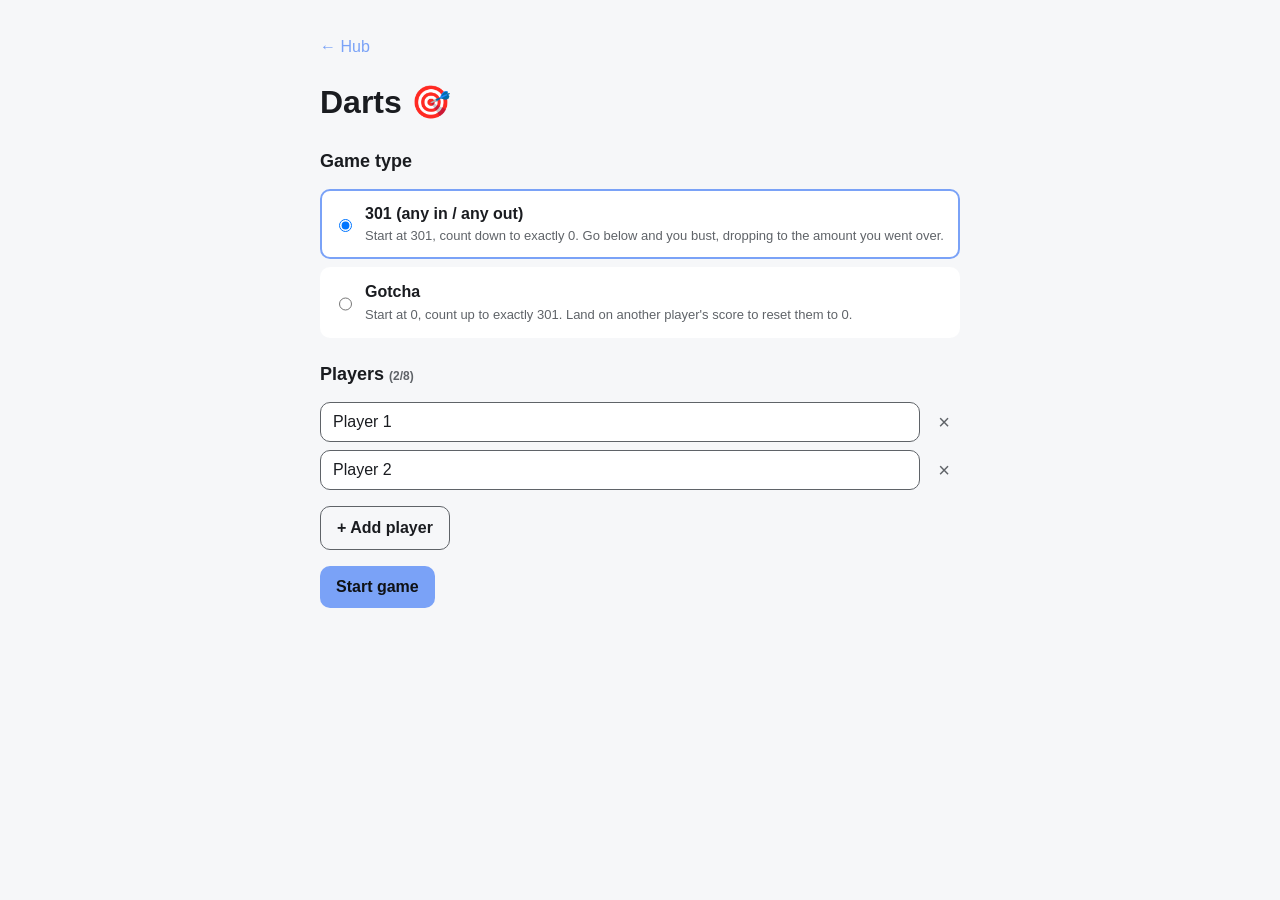
==== tools/darts/index.html @ f45fee0c "Added dart score calculator" ====
<!doctype html>
<html lang="en">
<head>
  <meta charset="utf-8" />
  <meta name="viewport" content="width=device-width, initial-scale=1, viewport-fit=cover" />
  <title>Darts</title>
  <link rel="stylesheet" href="../../styles.css" />
  <style>
    .tool { padding: 20px; max-width: 680px; margin: 0 auto; }
    .tool a.back { color: var(--accent); text-decoration: none; }
    h2 { margin-top: 24px; font-size: 18px; }
    .hint { color: var(--muted); font-size: 12px; margin-top: 4px; }

    .players-setup { display: flex; flex-direction: column; gap: 8px; margin-top: 8px; }
    .player-row { display: flex; gap: 8px; align-items: center; }
    .player-row input {
      flex: 1; padding: 10px 12px; font-size: 16px;
      border-radius: 10px; border: 1px solid var(--muted);
      background: var(--card); color: var(--fg);
    }
    .player-row button {
      border: none; background: transparent; color: var(--muted);
      font-size: 20px; cursor: pointer; padding: 6px 10px;
    }

    .game-types { display: flex; flex-direction: column; gap: 8px; margin-top: 8px; }
    .game-types label {
      display: flex; gap: 10px; padding: 12px; border-radius: 10px;
      background: var(--card); cursor: pointer;
      border: 2px solid transparent;
    }
    .game-types label.selected { border-color: var(--accent); }
    .game-types .g-name { font-weight: 600; }
    .game-types .g-desc { color: var(--muted); font-size: 13px; margin-top: 2px; }

    .primary, .secondary, .danger {
      margin-top: 16px; padding: 12px 16px; font-size: 16px;
      border-radius: 10px; border: none; cursor: pointer; font-weight: 600;
    }
    .primary { background: var(--accent); color: #0f1115; }
    .secondary { background: transparent; color: var(--fg); border: 1px solid var(--muted); }
    .danger { background: transparent; color: #e06060; border: 1px solid #e06060; }

    .scoreboard { display: flex; flex-direction: column; gap: 6px; margin-top: 12px; }
    .score-row {
      display: flex; justify-content: space-between; align-items: center;
      padding: 12px 14px; border-radius: 12px; background: var(--card);
      border: 2px solid transparent;
    }
    .score-row.current { border-color: var(--accent); }
    .score-row .name { font-weight: 600; }
    .score-row .score { font-family: ui-monospace, SFMono-Regular, monospace; font-size: 22px; font-weight: 700; }
    .score-row .tag { color: var(--muted); font-size: 12px; margin-left: 8px; }

    .turn-box { margin-top: 18px; padding: 14px; background: var(--card); border-radius: 12px; }
    .turn-header {
      display: flex; justify-content: space-between; align-items: baseline;
      margin-bottom: 10px;
    }
    .turn-header .who { font-weight: 700; font-size: 16px; }
    .turn-header .target { color: var(--muted); font-size: 13px; }

    .dart-slots {
      display: grid; grid-template-columns: repeat(3, 1fr); gap: 8px;
      margin-bottom: 8px;
    }
    .dart-slot {
      min-height: 50px; display: flex; align-items: center; justify-content: center;
      font-family: ui-monospace, SFMono-Regular, monospace;
      font-size: 20px; font-weight: 700;
      border-radius: 10px; border: 2px dashed var(--muted);
      background: transparent; color: var(--muted);
    }
    .dart-slot.filled { border-style: solid; border-color: var(--accent); color: var(--fg); }
    .dart-slot.active { border-color: var(--accent); border-style: solid; color: var(--accent); }

    /* Keypad */
    .keypad {
      margin-top: 12px; padding: 12px; background: var(--bg);
      border-radius: 12px; border: 1px solid var(--muted);
    }
    .modifier-row {
      display: grid; grid-template-columns: repeat(3, 1fr); gap: 6px; margin-bottom: 6px;
    }
    .modifier-row button {
      padding: 10px; border: 2px solid var(--muted); background: transparent;
      color: var(--fg); border-radius: 8px; font-weight: 700; font-size: 14px; cursor: pointer;
    }
    .modifier-row button.active { border-color: var(--accent); color: var(--accent); background: rgba(122, 162, 247, 0.1); }

    .num-grid {
      display: grid; grid-template-columns: repeat(5, 1fr); gap: 6px;
    }
    .num-grid button {
      padding: 14px 0;
      border: 1px solid var(--muted); background: var(--card);
      color: var(--fg); border-radius: 8px;
      font-size: 17px; font-weight: 600; cursor: pointer;
      font-family: ui-monospace, SFMono-Regular, monospace;
    }
    .num-grid button:active { background: var(--accent); color: #0f1115; }

    .special-row {
      display: grid; grid-template-columns: repeat(3, 1fr); gap: 6px; margin-top: 6px;
    }
    .special-row button {
      padding: 14px 0; border-radius: 8px; font-weight: 700; cursor: pointer;
      font-size: 15px; border: 1px solid var(--muted); background: var(--card); color: var(--fg);
    }
    .special-row button.miss { color: #e06060; border-color: #e06060; }
    .special-row button.bull { color: #d33; border-color: #d33; }

    .turn-actions { display: flex; gap: 8px; margin-top: 12px; }
    .turn-actions button { flex: 1; margin-top: 0; }

    .winner {
      margin-top: 20px; padding: 20px; text-align: center;
      background: var(--accent); color: #0f1115; border-radius: 16px;
      font-size: 22px; font-weight: 700;
    }
    .log { margin-top: 16px; color: var(--muted); font-size: 13px; max-height: 160px; overflow-y: auto; }
    .log div { padding: 2px 0; }
  </style>
</head>
<body>
  <div class="tool">
    <p><a href="../../" class="back">&larr; Hub</a></p>
    <h1>Darts 🎯</h1>

    <!-- SETUP -->
    <section id="setup">
      <h2>Game type</h2>
      <div class="game-types" id="gameTypes">
        <label class="selected">
          <input type="radio" name="gameType" value="301" checked />
          <div>
            <div class="g-name">301 (any in / any out)</div>
            <div class="g-desc">Start at 301, count down to exactly 0. Go below and you bust, dropping to the amount you went over.</div>
          </div>
        </label>
        <label>
          <input type="radio" name="gameType" value="gotcha" />
          <div>
            <div class="g-name">Gotcha</div>
            <div class="g-desc">Start at 0, count up to exactly 301. Land on another player's score to reset them to 0.</div>
          </div>
        </label>
      </div>

      <h2>Players <span id="playerCount" class="hint"></span></h2>
      <div class="players-setup" id="playersSetup"></div>
      <button class="secondary" id="addPlayer">+ Add player</button>

      <br />
      <button class="primary" id="startGame">Start game</button>
    </section>

    <!-- GAME -->
    <section id="game" hidden>
      <div id="winner" class="winner" hidden></div>
      <div class="scoreboard" id="scoreboard"></div>

      <div class="turn-box" id="turnBox">
        <div class="turn-header">
          <span class="who" id="currentTurnLabel"></span>
          <span class="target" id="currentTurnScore"></span>
        </div>
        <div class="dart-slots" id="dartSlots">
          <div class="dart-slot active" data-idx="0">—</div>
          <div class="dart-slot" data-idx="1">—</div>
          <div class="dart-slot" data-idx="2">—</div>
        </div>

        <div class="keypad">
          <div class="modifier-row">
            <button data-mod="1" class="active">Single</button>
            <button data-mod="2">Double</button>
            <button data-mod="3">Triple</button>
          </div>
          <div class="num-grid" id="numGrid"></div>
          <div class="special-row">
            <button class="miss" data-special="0">Miss (0)</button>
            <button class="bull" data-special="25">25</button>
            <button class="bull" data-special="50">Bull (50)</button>
          </div>
        </div>

        <div class="turn-actions">
          <button class="secondary" id="undoDart">Undo last throw</button>
          <button class="secondary" id="endTurnEarly" title="Skip remaining darts">End turn</button>
        </div>
      </div>

      <div class="log" id="log"></div>

      <button class="danger" id="newGame">New game</button>
    </section>
  </div>

  <script type="module">
    const $ = (id) => document.getElementById(id);

    // ---------- State ----------
    const state = {
      phase: "setup",              // "setup" | "playing" | "ended"
      gameType: "301",
      players: [
        { name: "Player 1", score: 0 },
        { name: "Player 2", score: 0 },
      ],
      currentIdx: 0,
      winnerIdx: null,
      turnDarts: [],               // scores thrown this turn (0..60 or 25/50)
      history: [],                 // stack of snapshots, one per dart thrown
      log: [],
      modifier: 1,                 // 1=single, 2=double, 3=triple (for next number-button press)
    };

    const TARGETS = {
      "301":    { start: 301, target: 0,   direction: -1 },
      "gotcha": { start: 0,   target: 301, direction: +1 },
    };

    // ---------- Setup UI ----------
    function renderSetup() {
      const wrap = $("playersSetup");
      wrap.innerHTML = "";
      state.players.forEach((p, i) => {
        const row = document.createElement("div");
        row.className = "player-row";
        row.innerHTML = `
          <input type="text" placeholder="Player name" aria-label="Player ${i + 1} name" />
          <button title="Remove">&times;</button>
        `;
        const input = row.querySelector("input");
        input.value = p.name;
        input.addEventListener("input", (e) => { p.name = e.target.value; });
        row.querySelector("button").addEventListener("click", () => {
          if (state.players.length <= 1) return;
          state.players.splice(i, 1);
          renderSetup();
        });
        wrap.appendChild(row);
      });
      $("playerCount").textContent = `(${state.players.length}/8)`;
      $("addPlayer").disabled = state.players.length >= 8;
    }

    $("addPlayer").addEventListener("click", () => {
      if (state.players.length >= 8) return;
      state.players.push({ name: `Player ${state.players.length + 1}`, score: 0 });
      renderSetup();
    });

    $("gameTypes").addEventListener("change", (e) => {
      state.gameType = e.target.value;
      document.querySelectorAll("#gameTypes label").forEach((l) => {
        l.classList.toggle("selected", l.querySelector("input").checked);
      });
    });

    $("startGame").addEventListener("click", () => {
      const cfg = TARGETS[state.gameType];
      state.players.forEach((p, i) => {
        if (!p.name.trim()) p.name = `Player ${i + 1}`;
        p.score = cfg.start;
      });
      state.currentIdx = 0;
      state.winnerIdx = null;
      state.turnDarts = [];
      state.history = [];
      state.log = [];
      state.phase = "playing";
      render();
    });

    // ---------- Keypad ----------
    function buildKeypad() {
      const grid = $("numGrid");
      grid.innerHTML = "";
      for (let n = 1; n <= 20; n++) {
        const b = document.createElement("button");
        b.textContent = n;
        b.addEventListener("click", () => throwDart(n * state.modifier, describeDart(n, state.modifier)));
        grid.appendChild(b);
      }
      // Modifier toggles
      document.querySelectorAll(".modifier-row button").forEach((btn) => {
        btn.addEventListener("click", () => setModifier(Number(btn.dataset.mod)));
      });
      // Special buttons
      document.querySelectorAll(".special-row button").forEach((btn) => {
        const val = Number(btn.dataset.special);
        btn.addEventListener("click", () => {
          const label = val === 0 ? "Miss" : val === 25 ? "25" : "Bull (50)";
          throwDart(val, label);
        });
      });
    }

    function setModifier(m) {
      state.modifier = m;
      document.querySelectorAll(".modifier-row button").forEach((btn) => {
        btn.classList.toggle("active", Number(btn.dataset.mod) === m);
      });
    }

    function describeDart(n, mod) {
      if (mod === 2) return `D${n} (${n * 2})`;
      if (mod === 3) return `T${n} (${n * 3})`;
      return `${n}`;
    }

    // ---------- Per-dart logic ----------
    function snapshot() {
      return JSON.parse(JSON.stringify({
        players: state.players,
        currentIdx: state.currentIdx,
        winnerIdx: state.winnerIdx,
        turnDarts: state.turnDarts,
        log: state.log,
        phase: state.phase,
      }));
    }

    function restore(snap) {
      state.players = snap.players;
      state.currentIdx = snap.currentIdx;
      state.winnerIdx = snap.winnerIdx;
      state.turnDarts = snap.turnDarts;
      state.log = snap.log;
      state.phase = snap.phase;
    }

    function throwDart(score, label) {
      if (state.phase !== "playing") return;
      if (state.turnDarts.length >= 3) return;

      // Snapshot BEFORE applying so undo restores this exact pre-throw state.
      state.history.push(snapshot());

      const cfg = TARGETS[state.gameType];
      const player = state.players[state.currentIdx];
      const next = player.score + cfg.direction * score;

      state.turnDarts.push(score);

      // Check win / bust per-dart.
      if (cfg.direction === -1) {
        // 301 countdown.
        if (next === 0) {
          player.score = 0;
          logTurn(`${player.name} threw ${label} → WINS!`);
          state.winnerIdx = state.currentIdx;
          state.phase = "ended";
          setModifier(1);
          render();
          return;
        } else if (next < 0) {
          const over = Math.abs(next);
          player.score = over;
          logTurn(`${player.name} threw ${label} → BUST (over by ${over}, dropped to ${over})`);
          endTurn();
          return;
        } else {
          player.score = next;
          logTurn(`${player.name} threw ${label} → ${player.score}`);
        }
      } else {
        // Gotcha count-up.
        if (next === cfg.target) {
          player.score = cfg.target;
          logTurn(`${player.name} threw ${label} → WINS!`);
          state.winnerIdx = state.currentIdx;
          state.phase = "ended";
          setModifier(1);
          render();
          return;
        } else if (next > cfg.target) {
          const over = next - cfg.target;
          player.score = cfg.target - over;
          logTurn(`${player.name} threw ${label} → BUST (over by ${over}, dropped to ${player.score})`);
          endTurn();
          return;
        } else {
          player.score = next;
          logTurn(`${player.name} threw ${label} → ${player.score}`);

          // Gotcha rule: check after each dart.
          const got = [];
          for (let i = 0; i < state.players.length; i++) {
            if (i === state.currentIdx) continue;
            const other = state.players[i];
            if (other.score > 0 && other.score === player.score) {
              other.score = 0;
              got.push(other.name);
            }
          }
          if (got.length) logTurn(`  ⚡ GOTCHA! Reset: ${got.join(", ")}`);
        }
      }

      // Reset modifier back to single after each throw.
      setModifier(1);

      if (state.turnDarts.length >= 3) {
        endTurn();
      } else {
        render();
      }
    }

    function endTurn() {
      state.currentIdx = (state.currentIdx + 1) % state.players.length;
      state.turnDarts = [];
      setModifier(1);
      render();
    }

    function logTurn(msg) { state.log.push(msg); }

    $("undoDart").addEventListener("click", () => {
      if (!state.history.length) return;
      restore(state.history.pop());
      setModifier(1);
      render();
    });

    $("endTurnEarly").addEventListener("click", () => {
      if (state.phase !== "playing") return;
      if (!state.turnDarts.length) {
        // Starting fresh & skipping turn.
        logTurn(`${state.players[state.currentIdx].name} skipped turn`);
      }
      endTurn();
    });

    $("newGame").addEventListener("click", () => {
      if (!confirm("Start a new game? Current scores will be lost.")) return;
      state.phase = "setup";
      render();
    });

    // ---------- Render ----------
    function render() {
      $("setup").hidden = state.phase !== "setup";
      $("game").hidden = state.phase === "setup";

      if (state.phase === "setup") {
        renderSetup();
        return;
      }

      // Scoreboard
      const board = $("scoreboard");
      board.innerHTML = "";
      state.players.forEach((p, i) => {
        const row = document.createElement("div");
        row.className = "score-row" + (i === state.currentIdx && state.phase === "playing" ? " current" : "");
        const tag = (state.phase === "ended" && i === state.winnerIdx) ? ' <span class="tag">🏆 winner</span>' : "";
        row.innerHTML = `<div class="name">${escapeHtml(p.name)}${tag}</div><div class="score">${p.score}</div>`;
        board.appendChild(row);
      });

      if (state.phase === "ended") {
        $("turnBox").hidden = true;
        $("winner").hidden = false;
        $("winner").textContent = `🏆 ${state.players[state.winnerIdx].name} wins!`;
      } else {
        $("turnBox").hidden = false;
        $("winner").hidden = true;
        const player = state.players[state.currentIdx];
        $("currentTurnLabel").textContent = `${player.name}'s turn`;
        $("currentTurnScore").textContent = state.gameType === "301"
          ? `${player.score} to go`
          : `${player.score} / 301`;

        // Dart slots
        const slots = document.querySelectorAll(".dart-slot");
        slots.forEach((slot, i) => {
          slot.classList.remove("filled", "active");
          if (i < state.turnDarts.length) {
            slot.textContent = state.turnDarts[i];
            slot.classList.add("filled");
          } else {
            slot.textContent = "—";
            if (i === state.turnDarts.length) slot.classList.add("active");
          }
        });
      }

      // Log (most recent first)
      const log = $("log");
      log.innerHTML = "";
      for (let i = state.log.length - 1; i >= 0; i--) {
        const d = document.createElement("div");
        d.textContent = state.log[i];
        log.appendChild(d);
      }
    }

    function escapeHtml(s) {
      return s.replace(/[&<>"']/g, (c) => ({ "&": "&amp;", "<": "&lt;", ">": "&gt;", '"': "&quot;", "'": "&#39;" }[c]));
    }

    // Init
    buildKeypad();
    renderSetup();
  </script>
</body>
</html>
---- styles.css ----
:root {
  color-scheme: dark light;
  --bg: #0f1115;
  --fg: #e8eaed;
  --muted: #9aa0a6;
  --card: #1b1f27;
  --card-hover: #262b36;
  --accent: #7aa2f7;
  --radius: 16px;
}

@media (prefers-color-scheme: light) {
  :root {
    --bg: #f6f7f9;
    --fg: #1a1c20;
    --muted: #5f6368;
    --card: #ffffff;
    --card-hover: #eef1f6;
  }
}

* { box-sizing: border-box; }

html, body {
  margin: 0;
  padding: 0;
  background: var(--bg);
  color: var(--fg);
  font: 16px/1.4 -apple-system, BlinkMacSystemFont, "Segoe UI", Roboto, sans-serif;
  min-height: 100vh;
  padding: env(safe-area-inset-top) env(safe-area-inset-right) env(safe-area-inset-bottom) env(safe-area-inset-left);
}

.hub-header {
  display: flex;
  align-items: center;
  justify-content: space-between;
  padding: 16px 20px 8px;
}

.hub-header h1 {
  margin: 0;
  font-size: 28px;
  letter-spacing: -0.02em;
}

.ghost {
  background: transparent;
  border: 1px solid var(--muted);
  color: var(--fg);
  border-radius: 999px;
  width: 40px;
  height: 40px;
  font-size: 20px;
  cursor: pointer;
}

main { padding: 12px 16px 40px; }

.grid {
  display: grid;
  grid-template-columns: repeat(auto-fill, minmax(140px, 1fr));
  gap: 12px;
}

.tile {
  display: flex;
  flex-direction: column;
  justify-content: space-between;
  min-height: 120px;
  padding: 14px;
  background: var(--card);
  border-radius: var(--radius);
  text-decoration: none;
  color: inherit;
  transition: transform 0.08s ease, background 0.15s ease;
  border: 1px solid transparent;
}

.tile:active { transform: scale(0.97); background: var(--card-hover); }

.tile .emoji { font-size: 28px; }
.tile .name { font-weight: 600; font-size: 16px; margin-top: 10px; }
.tile .desc { color: var(--muted); font-size: 13px; margin-top: 2px; }

.empty {
  color: var(--muted);
  text-align: center;
  margin-top: 40px;
}

.hub-footer {
  text-align: center;
  color: var(--muted);
  padding: 20px;
}

.hub-footer a { color: var(--accent); }
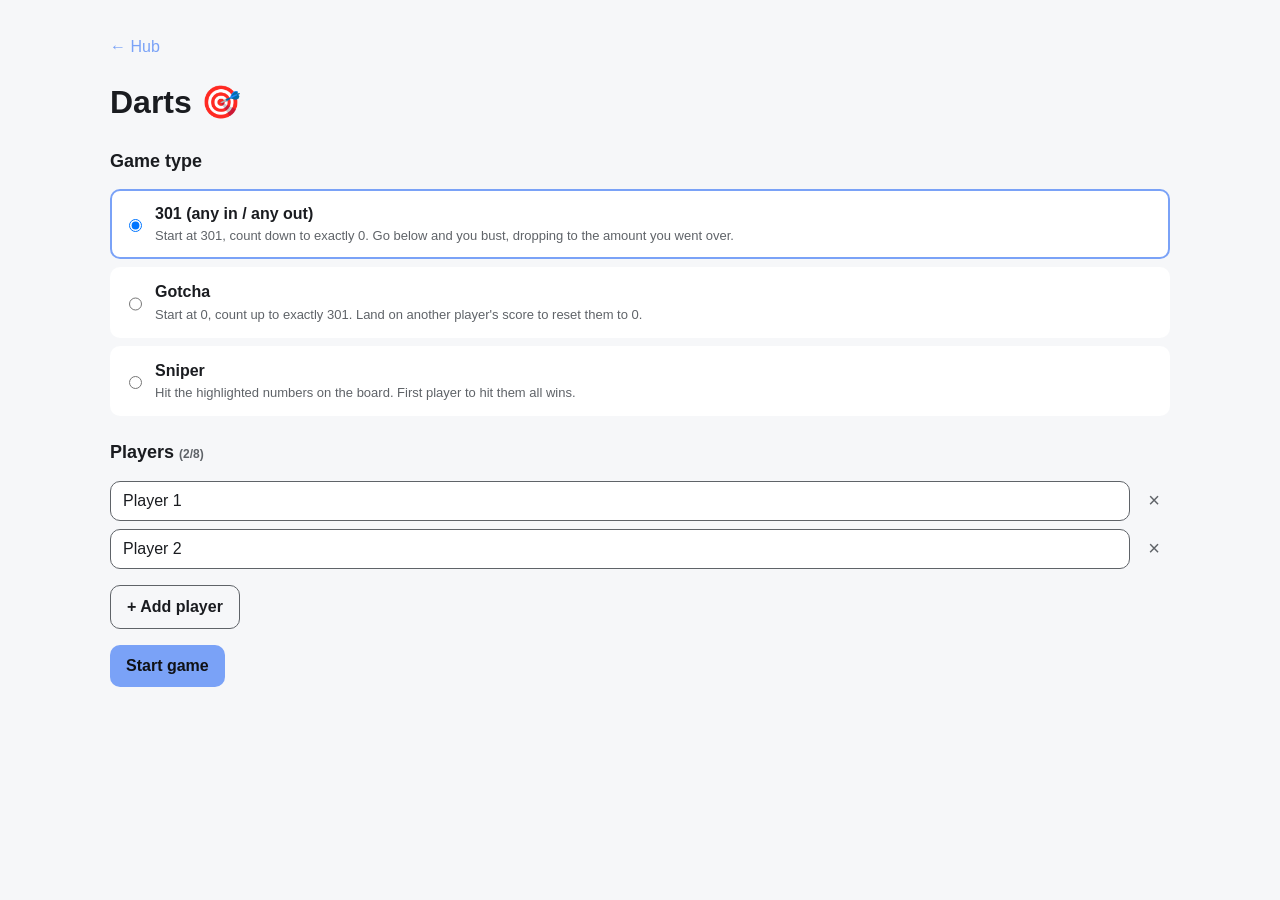
==== commit d6ee370a: "Fixed some quirks with gotcha and added new mode + tablet optimization" ====
--- a/tools/darts/index.html
+++ b/tools/darts/index.html
@@ -11,6 +11,60 @@
     h2 { margin-top: 24px; font-size: 18px; }
     .hint { color: var(--muted); font-size: 12px; margin-top: 4px; }
 
+    .game-header {
+      display: flex; justify-content: space-between; align-items: center;
+      margin-bottom: 8px;
+    }
+    .icon-btn {
+      background: transparent; border: 1px solid var(--muted); color: var(--fg);
+      width: 38px; height: 38px; border-radius: 50%;
+      font-size: 18px; cursor: pointer; padding: 0;
+      display: inline-flex; align-items: center; justify-content: center;
+    }
+    .icon-btn:hover { border-color: var(--accent); color: var(--accent); }
+
+    /* Two-column layout for wide screens */
+    @media (min-width: 900px) {
+      .tool { max-width: 1100px; }
+      .game-grid {
+        display: grid;
+        grid-template-columns: 1fr 1fr;
+        gap: 24px;
+        align-items: start;
+      }
+      .game-grid .scoreboard { margin-top: 0; }
+      .game-grid .turn-box { margin-top: 0; }
+      .game-grid .log { grid-column: 1 / -1; }
+      .game-grid .new-game-wrap { grid-column: 1 / -1; }
+    }
+
+    /* Edit-scores modal */
+    .modal-backdrop {
+      position: fixed; inset: 0; background: rgba(0,0,0,0.5);
+      display: flex; align-items: center; justify-content: center;
+      z-index: 100; padding: 20px;
+    }
+    .modal-backdrop[hidden] { display: none; }
+    .modal {
+      background: var(--card); border-radius: 16px; padding: 20px;
+      max-width: 420px; width: 100%;
+      max-height: 80vh; overflow-y: auto;
+    }
+    .modal h2 { margin-top: 0; }
+    .edit-row {
+      display: flex; gap: 8px; align-items: center; margin-bottom: 8px;
+    }
+    .edit-row .edit-name { flex: 1; font-weight: 600; }
+    .edit-row input[type="number"] {
+      width: 90px; padding: 8px 10px; font-size: 16px;
+      border-radius: 8px; border: 1px solid var(--muted);
+      background: var(--bg); color: var(--fg);
+      font-family: ui-monospace, SFMono-Regular, monospace;
+      text-align: right;
+    }
+    .modal-actions { display: flex; gap: 8px; margin-top: 12px; }
+    .modal-actions button { flex: 1; margin-top: 0; }
+
     .players-setup { display: flex; flex-direction: column; gap: 8px; margin-top: 8px; }
     .player-row { display: flex; gap: 8px; align-items: center; }
     .player-row input {
@@ -46,11 +100,91 @@
       display: flex; justify-content: space-between; align-items: center;
       padding: 12px 14px; border-radius: 12px; background: var(--card);
       border: 2px solid transparent;
+      position: relative; overflow: visible;
     }
     .score-row.current { border-color: var(--accent); }
     .score-row .name { font-weight: 600; }
-    .score-row .score { font-family: ui-monospace, SFMono-Regular, monospace; font-size: 22px; font-weight: 700; }
+    .score-row .score {
+      font-family: ui-monospace, SFMono-Regular, monospace;
+      font-size: 22px; font-weight: 700;
+      display: inline-block;
+    }
     .score-row .tag { color: var(--muted); font-size: 12px; margin-left: 8px; }
+
+    /* Ton (100+) celebration */
+    @keyframes tonGlow {
+      0%   { box-shadow: 0 0 0 0 rgba(255, 210, 74, 0); transform: scale(1); }
+      30%  { box-shadow: 0 0 24px 6px rgba(255, 210, 74, 0.8); transform: scale(1.03); }
+      100% { box-shadow: 0 0 0 0 rgba(255, 210, 74, 0); transform: scale(1); }
+    }
+    @keyframes tonBadge {
+      0%   { opacity: 0; transform: translate(-50%, 20px) scale(0.4) rotate(-12deg); }
+      30%  { opacity: 1; transform: translate(-50%, -8px) scale(1.2) rotate(-4deg); }
+      70%  { opacity: 1; transform: translate(-50%, -8px) scale(1) rotate(-2deg); }
+      100% { opacity: 0; transform: translate(-50%, -28px) scale(1) rotate(0); }
+    }
+    .score-row.ton { animation: tonGlow 1.2s ease; }
+    .score-row.ton-hold { border-color: #ffd24a; }
+    .score-row .ton-badge {
+      position: absolute;
+      left: 50%; top: 0;
+      transform: translate(-50%, 0);
+      background: linear-gradient(135deg, #ffd24a, #f0a030);
+      color: #0f1115;
+      font-weight: 800;
+      font-size: 14px;
+      padding: 4px 10px;
+      border-radius: 999px;
+      pointer-events: none;
+      animation: tonBadge 1.4s ease forwards;
+      box-shadow: 0 4px 12px rgba(0,0,0,0.3);
+      letter-spacing: 0.05em;
+      white-space: nowrap;
+    }
+
+    /* Gotcha! animation */
+    @keyframes shake {
+      0%, 100% { transform: translateX(0); }
+      20% { transform: translateX(-6px); background: rgba(224, 96, 96, 0.3); }
+      40% { transform: translateX(6px); background: rgba(224, 96, 96, 0.3); }
+      60% { transform: translateX(-4px); }
+      80% { transform: translateX(4px); }
+    }
+    @keyframes scoreFall {
+      0% { transform: translateY(0) rotate(0); opacity: 1; }
+      40% { transform: translateY(4px) rotate(-6deg); opacity: 1; }
+      100% { transform: translateY(60px) rotate(25deg); opacity: 0; }
+    }
+    .score-row.got { animation: shake 0.5s ease; }
+    .score-row.got .score { animation: scoreFall 0.9s ease-in forwards; }
+    .score-row .reset-flash {
+      position: absolute; right: 14px; top: 50%;
+      transform: translateY(-50%);
+      color: #e06060; font-weight: 800; font-size: 22px;
+      pointer-events: none;
+      opacity: 0;
+      animation: flashIn 0.9s ease forwards;
+      animation-delay: 0.5s;
+      font-family: ui-monospace, SFMono-Regular, monospace;
+    }
+    @keyframes flashIn {
+      0% { opacity: 0; transform: translateY(-50%) scale(0.5); }
+      60% { opacity: 1; transform: translateY(-50%) scale(1.2); }
+      100% { opacity: 1; transform: translateY(-50%) scale(1); }
+    }
+    /* Particle explosion */
+    .particle {
+      position: absolute;
+      width: 8px; height: 8px;
+      border-radius: 50%;
+      background: #e06060;
+      pointer-events: none;
+      animation: particleFly 0.8s ease-out forwards;
+    }
+    @keyframes particleFly {
+      0% { transform: translate(0, 0) scale(1); opacity: 1; }
+      100% { transform: translate(var(--dx), var(--dy)) scale(0.3); opacity: 0; }
+    }
 
     .turn-box { margin-top: 18px; padding: 14px; background: var(--card); border-radius: 12px; }
     .turn-header {
@@ -120,6 +254,80 @@
     }
     .log { margin-top: 16px; color: var(--muted); font-size: 13px; max-height: 160px; overflow-y: auto; }
     .log div { padding: 2px 0; }
+
+    /* Sniper mode */
+    .sniper-targets { color: var(--muted); font-size: 13px; margin-top: 4px; letter-spacing: 0.04em; }
+    .sniper-targets .t {
+      display: inline-block; padding: 2px 8px; margin: 0 3px;
+      border-radius: 999px; background: rgba(255, 210, 74, 0.18);
+      color: #ffd24a; font-weight: 700;
+    }
+    .sniper-targets .t.hit { background: transparent; color: var(--muted); text-decoration: line-through; font-weight: 400; }
+
+    .sniper-board-wrap {
+      position: relative; user-select: none; -webkit-user-select: none;
+      display: flex; flex-direction: column; align-items: center;
+      margin-top: 12px;
+    }
+    .sniper-board {
+      width: 100%; max-width: 600px; aspect-ratio: 1;
+      touch-action: manipulation;
+    }
+    @media (min-width: 900px) {
+      .sniper-board { max-width: 560px; }
+    }
+    .sniper-wedge {
+      fill: #1b1f27; stroke: #0f1115; stroke-width: 0.4;
+      cursor: pointer; transition: fill 0.1s;
+    }
+    .sniper-wedge.alt { fill: #232831; }
+    .sniper-wedge.target { fill: #ffd24a; }
+    .sniper-wedge.target.alt { fill: #f0a030; }
+    .sniper-wedge.target.done { fill: #2a3140; }
+    .sniper-wedge.target.done.alt { fill: #2a3140; }
+    .sniper-wedge:hover { filter: brightness(1.2); }
+    .sniper-wedge.flash-hit { animation: wedgeHit 0.6s ease; }
+    .sniper-wedge.flash-miss { animation: wedgeMiss 0.5s ease; }
+    @keyframes wedgeHit {
+      0%   { fill: #ffd24a; }
+      30%  { fill: #6ee07f; }
+      100% { fill: #ffd24a; }
+    }
+    @keyframes wedgeMiss {
+      0%, 100% { transform: translate(0,0); }
+      25% { transform: translate(-2px,0); }
+      75% { transform: translate(2px,0); }
+    }
+    .sniper-num { fill: #e7ecf3; font-size: 9px; font-weight: 700; pointer-events: none; text-anchor: middle; dominant-baseline: middle; }
+    .sniper-num.target { fill: #0f1115; }
+    .sniper-num.target.done { fill: #6b7280; text-decoration: line-through; }
+    .sniper-bull { fill: #1b1f27; stroke: #0f1115; stroke-width: 0.4; cursor: pointer; }
+    .sniper-bull:hover { filter: brightness(1.2); }
+
+    .sniper-feedback {
+      position: absolute; top: 50%; left: 50%;
+      transform: translate(-50%, -50%);
+      font-size: 48px; font-weight: 800;
+      pointer-events: none; opacity: 0;
+    }
+    .sniper-feedback.show { animation: sniperFeedback 0.9s ease forwards; }
+    .sniper-feedback.hit { color: #6ee07f; text-shadow: 0 0 24px rgba(110,224,127,0.8); }
+    .sniper-feedback.miss { color: #e06060; text-shadow: 0 0 24px rgba(224,96,96,0.8); }
+    @keyframes sniperFeedback {
+      0%   { opacity: 0; transform: translate(-50%, -50%) scale(0.4); }
+      30%  { opacity: 1; transform: translate(-50%, -50%) scale(1.4); }
+      70%  { opacity: 1; transform: translate(-50%, -50%) scale(1); }
+      100% { opacity: 0; transform: translate(-50%, -100%) scale(1); }
+    }
+
+    /* Target count chooser modal */
+    .count-options { display: flex; gap: 10px; margin-top: 12px; }
+    .count-options button {
+      flex: 1; padding: 18px 0; font-size: 22px; font-weight: 700;
+      border-radius: 12px; border: 2px solid var(--muted); background: var(--card); color: var(--fg);
+      cursor: pointer;
+    }
+    .count-options button:hover { border-color: var(--accent); color: var(--accent); }
   </style>
 </head>
 <body>
@@ -145,6 +353,13 @@
             <div class="g-desc">Start at 0, count up to exactly 301. Land on another player's score to reset them to 0.</div>
           </div>
         </label>
+        <label>
+          <input type="radio" name="gameType" value="sniper" />
+          <div>
+            <div class="g-name">Sniper</div>
+            <div class="g-desc">Hit the highlighted numbers on the board. First player to hit them all wins.</div>
+          </div>
+        </label>
       </div>
 
       <h2>Players <span id="playerCount" class="hint"></span></h2>
@@ -157,10 +372,15 @@
 
     <!-- GAME -->
     <section id="game" hidden>
-      <div id="winner" class="winner" hidden></div>
-      <div class="scoreboard" id="scoreboard"></div>
-
-      <div class="turn-box" id="turnBox">
+      <div class="game-header">
+        <div id="winner" class="winner" hidden></div>
+        <div style="flex:1"></div>
+        <button class="icon-btn" id="editScores" title="Edit scores manually" aria-label="Edit scores">✏️</button>
+      </div>
+      <div class="game-grid">
+        <div class="scoreboard" id="scoreboard"></div>
+
+        <div class="turn-box" id="turnBox">
         <div class="turn-header">
           <span class="who" id="currentTurnLabel"></span>
           <span class="target" id="currentTurnScore"></span>
@@ -191,10 +411,59 @@
         </div>
       </div>
 
+      <!-- SNIPER TURN BOX -->
+      <div class="turn-box" id="sniperBox" hidden>
+        <div class="turn-header">
+          <span class="who" id="sniperTurnLabel"></span>
+          <span class="target" id="sniperTurnDarts"></span>
+        </div>
+        <div class="sniper-targets" id="sniperTargetsLine"></div>
+        <div class="sniper-board-wrap">
+          <svg class="sniper-board" id="sniperBoard" viewBox="-100 -100 200 200" xmlns="http://www.w3.org/2000/svg"></svg>
+          <div class="sniper-feedback" id="sniperFeedback"></div>
+        </div>
+        <div class="turn-actions">
+          <button class="secondary" id="sniperUndo">Undo last throw</button>
+          <button class="secondary" id="sniperEndTurn">End turn</button>
+        </div>
+      </div>
+
       <div class="log" id="log"></div>
 
-      <button class="danger" id="newGame">New game</button>
+      <div class="new-game-wrap">
+        <button class="danger" id="newGame">New game</button>
+      </div>
+      </div>
     </section>
+
+    <!-- EDIT SCORES MODAL -->
+    <div id="editModal" class="modal-backdrop" hidden>
+      <div class="modal">
+        <h2>Edit scores</h2>
+        <div class="hint">Manually adjust any score. Useful for fixing mistakes.</div>
+        <div id="editRows" style="margin-top: 12px;"></div>
+        <div class="modal-actions">
+          <button class="secondary" id="editCancel">Cancel</button>
+          <button class="primary" id="editSave">Save</button>
+        </div>
+      </div>
+    </div>
+
+    <!-- SNIPER TARGET COUNT MODAL -->
+    <div id="sniperCountModal" class="modal-backdrop" hidden>
+      <div class="modal">
+        <h2>Sniper targets</h2>
+        <div class="hint">How many numbers should each player hit to win?</div>
+        <div class="count-options">
+          <button data-count="3">3</button>
+          <button data-count="5">5</button>
+          <button data-count="10">10</button>
+        </div>
+        <div class="modal-actions">
+          <button class="secondary" id="sniperCountCancel">Cancel</button>
+        </div>
+      </div>
+    </div>
   </div>
 
   <script type="module">
@@ -214,12 +483,21 @@
       history: [],                 // stack of snapshots, one per dart thrown
       log: [],
       modifier: 1,                 // 1=single, 2=double, 3=triple (for next number-button press)
+      gotIdxs: [],                 // transient: indices just reset by Gotcha (animate this render)
+      tonInfo: null,               // transient: { idx, total, label } for ton animation
+      // Sniper-only
+      targets: [],                 // e.g. [17, 9, 3]
+      sniperDartsThisTurn: 0,      // 0..3
     };
 
     const TARGETS = {
       "301":    { start: 301, target: 0,   direction: -1 },
       "gotcha": { start: 0,   target: 301, direction: +1 },
+      "sniper": { start: 0,   target: 0,   direction: 0  },
     };
+
+    // Standard dartboard wedge order, starting at top, clockwise.
+    const DARTBOARD_ORDER = [20, 1, 18, 4, 13, 6, 10, 15, 2, 17, 3, 19, 7, 16, 8, 11, 14, 9, 12, 5];
 
     // ---------- Setup UI ----------
     function renderSetup() {
@@ -260,11 +538,17 @@
     });
 
     $("startGame").addEventListener("click", () => {
-      const cfg = TARGETS[state.gameType];
+      // Validate / normalize player names first.
       state.players.forEach((p, i) => {
         if (!p.name.trim()) p.name = `Player ${i + 1}`;
-        p.score = cfg.start;
       });
+      if (state.gameType === "sniper") {
+        // Show count chooser; actual game start happens after pick.
+        $("sniperCountModal").hidden = false;
+        return;
+      }
+      const cfg = TARGETS[state.gameType];
+      state.players.forEach((p) => { p.score = cfg.start; });
       state.currentIdx = 0;
       state.winnerIdx = null;
       state.turnDarts = [];
@@ -273,6 +557,39 @@
       state.phase = "playing";
       render();
     });
+
+    // Sniper count chooser handlers
+    document.querySelectorAll("#sniperCountModal .count-options button").forEach((btn) => {
+      btn.addEventListener("click", () => {
+        const n = Number(btn.dataset.count);
+        startSniperGame(n);
+        $("sniperCountModal").hidden = true;
+      });
+    });
+    $("sniperCountCancel").addEventListener("click", () => { $("sniperCountModal").hidden = true; });
+    $("sniperCountModal").addEventListener("click", (e) => {
+      if (e.target.id === "sniperCountModal") $("sniperCountModal").hidden = true;
+    });
+
+    function startSniperGame(count) {
+      // Pick `count` unique numbers from 1..20.
+      const pool = Array.from({ length: 20 }, (_, i) => i + 1);
+      for (let i = pool.length - 1; i > 0; i--) {
+        const j = Math.floor(Math.random() * (i + 1));
+        [pool[i], pool[j]] = [pool[j], pool[i]];
+      }
+      state.targets = pool.slice(0, count).sort((a, b) => a - b);
+      state.players.forEach((p) => { p.score = 0; p.hits = []; });
+      state.currentIdx = 0;
+      state.winnerIdx = null;
+      state.turnDarts = [];
+      state.sniperDartsThisTurn = 0;
+      state.history = [];
+      state.log = [`Sniper targets: ${state.targets.join(", ")}`];
+      state.phase = "playing";
+      buildSniperBoard();
+      render();
+    }
 
     // ---------- Keypad ----------
     function buildKeypad() {
@@ -320,6 +637,7 @@
         turnDarts: state.turnDarts,
         log: state.log,
         phase: state.phase,
+        sniperDartsThisTurn: state.sniperDartsThisTurn,
       }));
     }
 
@@ -330,6 +648,29 @@
       state.turnDarts = snap.turnDarts;
       state.log = snap.log;
       state.phase = snap.phase;
+      if (snap.sniperDartsThisTurn !== undefined) state.sniperDartsThisTurn = snap.sniperDartsThisTurn;
+    }
+
+    function checkGotcha(label) {
+      // Returns true if at least one player was Gotcha'd.
+      const player = state.players[state.currentIdx];
+      const got = [];
+      const gotEntries = [];
+      for (let i = 0; i < state.players.length; i++) {
+        if (i === state.currentIdx) continue;
+        const other = state.players[i];
+        if (other.score > 0 && other.score === player.score) {
+          gotEntries.push({ idx: i, oldScore: other.score });
+          other.score = 0;
+          got.push(other.name);
+        }
+      }
+      if (got.length) {
+        logTurn(`  ⚡ GOTCHA! Reset: ${got.join(", ")}`);
+        state.gotIdxs = gotEntries;
+        return true;
+      }
+      return false;
     }
 
     function throwDart(score, label) {
@@ -353,6 +694,7 @@
           logTurn(`${player.name} threw ${label} → WINS!`);
           state.winnerIdx = state.currentIdx;
           state.phase = "ended";
+          checkTon();
           setModifier(1);
           render();
           return;
@@ -373,6 +715,7 @@
           logTurn(`${player.name} threw ${label} → WINS!`);
           state.winnerIdx = state.currentIdx;
           state.phase = "ended";
+          checkTon();
           setModifier(1);
           render();
           return;
@@ -380,23 +723,14 @@
           const over = next - cfg.target;
           player.score = cfg.target - over;
           logTurn(`${player.name} threw ${label} → BUST (over by ${over}, dropped to ${player.score})`);
+          // Bust can still trigger a Gotcha if landing on another player's score.
+          checkGotcha(label);
           endTurn();
           return;
         } else {
           player.score = next;
           logTurn(`${player.name} threw ${label} → ${player.score}`);
-
-          // Gotcha rule: check after each dart.
-          const got = [];
-          for (let i = 0; i < state.players.length; i++) {
-            if (i === state.currentIdx) continue;
-            const other = state.players[i];
-            if (other.score > 0 && other.score === player.score) {
-              other.score = 0;
-              got.push(other.name);
-            }
-          }
-          if (got.length) logTurn(`  ⚡ GOTCHA! Reset: ${got.join(", ")}`);
+          checkGotcha(label);
         }
       }
 
@@ -410,7 +744,21 @@
       }
     }
 
+    function checkTon() {
+      const total = state.turnDarts.reduce((a, b) => a + b, 0);
+      if (total < 100) return;
+      let label = "TON!";
+      if (total === 180) label = "180!";
+      else if (total >= 150) label = `HIGH TON ${total}`;
+      else if (total >= 100) label = `TON ${total}`;
+      state.tonInfo = { idx: state.currentIdx, total, label };
+      state.tonHold = { idx: state.currentIdx, until: Date.now() + 3000 };
+      if (state.tonHoldTimer) clearTimeout(state.tonHoldTimer);
+      state.tonHoldTimer = setTimeout(() => { state.tonHold = null; render(); }, 3000);
+    }
+
     function endTurn() {
+      checkTon();
       state.currentIdx = (state.currentIdx + 1) % state.players.length;
       state.turnDarts = [];
       setModifier(1);
@@ -441,6 +789,189 @@
       render();
     });
 
+    // ---------- Sniper mode ----------
+    function buildSniperBoard() {
+      const svg = $("sniperBoard");
+      svg.innerHTML = "";
+      const R = 90;        // outer wedge radius
+      const RBull = 8;     // bullseye radius
+      const RText = 78;    // label radius
+      const wedgeAngle = 2 * Math.PI / 20;
+      // i=0 is the wedge centered at top (angle 0 = -π/2 in math coords).
+      for (let i = 0; i < 20; i++) {
+        const num = DARTBOARD_ORDER[i];
+        const centerAngle = i * wedgeAngle - Math.PI / 2;
+        const a1 = centerAngle - wedgeAngle / 2;
+        const a2 = centerAngle + wedgeAngle / 2;
+        const x1 = R * Math.cos(a1), y1 = R * Math.sin(a1);
+        const x2 = R * Math.cos(a2), y2 = R * Math.sin(a2);
+        const path = document.createElementNS("http://www.w3.org/2000/svg", "path");
+        path.setAttribute("d", `M 0 0 L ${x1.toFixed(2)} ${y1.toFixed(2)} A ${R} ${R} 0 0 1 ${x2.toFixed(2)} ${y2.toFixed(2)} Z`);
+        path.setAttribute("class", "sniper-wedge" + (i % 2 ? " alt" : ""));
+        path.dataset.num = String(num);
+        path.dataset.wedgeIdx = String(i);
+        path.addEventListener("click", () => onSniperWedgeClick(num));
+        svg.appendChild(path);
+
+        const tx = RText * Math.cos(centerAngle);
+        const ty = RText * Math.sin(centerAngle);
+        const txt = document.createElementNS("http://www.w3.org/2000/svg", "text");
+        txt.setAttribute("x", tx.toFixed(2));
+        txt.setAttribute("y", ty.toFixed(2));
+        txt.setAttribute("class", "sniper-num");
+        txt.dataset.numLabel = String(num);
+        txt.textContent = String(num);
+        txt.style.pointerEvents = "none";
+        svg.appendChild(txt);
+      }
+      // Bullseye (counts as miss in sniper)
+      const bull = document.createElementNS("http://www.w3.org/2000/svg", "circle");
+      bull.setAttribute("cx", "0");
+      bull.setAttribute("cy", "0");
+      bull.setAttribute("r", String(RBull));
+      bull.setAttribute("class", "sniper-bull");
+      bull.addEventListener("click", () => onSniperWedgeClick(null));
+      svg.appendChild(bull);
+    }
+
+    function paintSniperBoard() {
+      const player = state.players[state.currentIdx];
+      const hits = (player && player.hits) || [];
+      const wedges = $("sniperBoard").querySelectorAll(".sniper-wedge");
+      wedges.forEach((w) => {
+        const num = Number(w.dataset.num);
+        const isTarget = state.targets.includes(num);
+        const isDone = isTarget && hits.includes(num);
+        const alt = w.classList.contains("alt");
+        w.classList.remove("target", "done");
+        if (isTarget) w.classList.add("target");
+        if (isDone) w.classList.add("done");
+      });
+      const labels = $("sniperBoard").querySelectorAll(".sniper-num");
+      labels.forEach((l) => {
+        const num = Number(l.dataset.numLabel);
+        const isTarget = state.targets.includes(num);
+        const isDone = isTarget && hits.includes(num);
+        l.classList.toggle("target", isTarget);
+        l.classList.toggle("done", isDone);
+      });
+    }
+
+    function onSniperWedgeClick(num) {
+      if (state.phase !== "playing" || state.gameType !== "sniper") return;
+      if (state.sniperDartsThisTurn >= 3) return;
+      state.history.push(snapshot());
+      const player = state.players[state.currentIdx];
+      if (!player.hits) player.hits = [];
+      const isHit = num !== null && state.targets.includes(num) && !player.hits.includes(num);
+      state.sniperDartsThisTurn += 1;
+      const wedgeEl = num !== null ? $("sniperBoard").querySelector(`.sniper-wedge[data-num="${num}"]`) : null;
+      if (isHit) {
+        player.hits.push(num);
+        logTurn(`${player.name} hit ${num} ✓`);
+        showSniperFeedback("HIT!", true);
+        if (wedgeEl) flashWedge(wedgeEl, true);
+        // Win check
+        const allHit = state.targets.every((t) => player.hits.includes(t));
+        if (allHit) {
+          state.winnerIdx = state.currentIdx;
+          state.phase = "ended";
+          render();
+          return;
+        }
+      } else {
+        const label = num === null ? "bull" : `${num}`;
+        logTurn(`${player.name} missed (${label})`);
+        showSniperFeedback("MISS", false);
+        if (wedgeEl) flashWedge(wedgeEl, false);
+      }
+      if (state.sniperDartsThisTurn >= 3) {
+        endSniperTurn();
+      } else {
+        render();
+      }
+    }
+
+    function flashWedge(el, isHit) {
+      const cls = isHit ? "flash-hit" : "flash-miss";
+      el.classList.remove(cls);
+      // Force reflow so animation can restart.
+      void el.getBoundingClientRect();
+      el.classList.add(cls);
+      setTimeout(() => el.classList.remove(cls), 650);
+    }
+
+    function showSniperFeedback(text, isHit) {
+      const el = $("sniperFeedback");
+      el.textContent = text;
+      el.classList.remove("show", "hit", "miss");
+      void el.getBoundingClientRect();
+      el.classList.add("show", isHit ? "hit" : "miss");
+      setTimeout(() => el.classList.remove("show", "hit", "miss"), 900);
+    }
+
+    function endSniperTurn() {
+      state.currentIdx = (state.currentIdx + 1) % state.players.length;
+      state.sniperDartsThisTurn = 0;
+      render();
+    }
+
+    $("sniperUndo").addEventListener("click", () => {
+      if (!state.history.length) return;
+      restore(state.history.pop());
+      render();
+    });
+    $("sniperEndTurn").addEventListener("click", () => {
+      if (state.phase !== "playing") return;
+      if (!state.sniperDartsThisTurn) {
+        logTurn(`${state.players[state.currentIdx].name} skipped turn`);
+      }
+      endSniperTurn();
+    });
+
+    // ---------- Edit scores modal ----------
+    function openEditModal() {
+      const wrap = $("editRows");
+      wrap.innerHTML = "";
+      state.players.forEach((p, i) => {
+        const row = document.createElement("div");
+        row.className = "edit-row";
+        row.innerHTML = `
+          <span class="edit-name"></span>
+          <input type="number" inputmode="numeric" data-idx="${i}" value="${p.score}" />
+        `;
+        row.querySelector(".edit-name").textContent = p.name;
+        wrap.appendChild(row);
+      });
+      $("editModal").hidden = false;
+    }
+    function closeEditModal() { $("editModal").hidden = true; }
+
+    $("editScores").addEventListener("click", openEditModal);
+    $("editCancel").addEventListener("click", closeEditModal);
+    $("editSave").addEventListener("click", () => {
+      state.history.push(snapshot());
+      const inputs = $("editRows").querySelectorAll("input");
+      inputs.forEach((inp) => {
+        const idx = Number(inp.dataset.idx);
+        const v = parseInt(inp.value, 10);
+        if (Number.isFinite(v) && v >= 0) state.players[idx].score = v;
+      });
+      logTurn(`✏️ Scores manually edited`);
+      // If a player was on the win-target after edit, treat it as a win.
+      const cfg = TARGETS[state.gameType];
+      const winnerIdx = state.players.findIndex((p) => p.score === cfg.target);
+      if (winnerIdx >= 0) {
+        state.winnerIdx = winnerIdx;
+        state.phase = "ended";
+      }
+      closeEditModal();
+      render();
+    });
+    $("editModal").addEventListener("click", (e) => {
+      if (e.target.id === "editModal") closeEditModal();
+    });
+
     // ---------- Render ----------
     function render() {
       $("setup").hidden = state.phase !== "setup";
@@ -451,22 +982,77 @@
         return;
       }
 
+      const isSniper = state.gameType === "sniper";
+      $("editScores").style.display = isSniper ? "none" : "";
+
       // Scoreboard
       const board = $("scoreboard");
       board.innerHTML = "";
+      const gotThisRender = state.gotIdxs;
+      state.gotIdxs = []; // consume
+      const tonThisRender = state.tonInfo;
+      state.tonInfo = null; // consume
       state.players.forEach((p, i) => {
         const row = document.createElement("div");
-        row.className = "score-row" + (i === state.currentIdx && state.phase === "playing" ? " current" : "");
+        const gotEntry = gotThisRender.find((g) => g.idx === i);
+        const isGot = !!gotEntry;
+        const isTon = tonThisRender && tonThisRender.idx === i;
+        row.className = "score-row"
+          + (i === state.currentIdx && state.phase === "playing" ? " current" : "")
+          + (isGot ? " got" : "")
+          + (isTon ? " ton" : "")
+          + (state.tonHold && state.tonHold.idx === i && state.tonHold.until > Date.now() ? " ton-hold" : "");
         const tag = (state.phase === "ended" && i === state.winnerIdx) ? ' <span class="tag">🏆 winner</span>' : "";
-        row.innerHTML = `<div class="name">${escapeHtml(p.name)}${tag}</div><div class="score">${p.score}</div>`;
+        if (isSniper) {
+          const hits = p.hits || [];
+          const targetsHtml = state.targets.map((t) => {
+            const done = hits.includes(t);
+            return `<span class="t${done ? " hit" : ""}">${t}</span>`;
+          }).join("");
+          row.innerHTML = `<div class="name">${escapeHtml(p.name)}${tag}</div><div class="sniper-targets" style="margin:0">${targetsHtml}</div>`;
+          board.appendChild(row);
+          return;
+        }
+        // When got, render the old score in the falling element; new 0 flashes in via reset-flash.
+        const displayedScore = isGot ? gotEntry.oldScore : p.score;
+        row.innerHTML = `<div class="name">${escapeHtml(p.name)}${tag}</div><div class="score">${displayedScore}</div>`;
+        if (isGot) {
+          const flash = document.createElement("span");
+          flash.className = "reset-flash";
+          flash.textContent = "0";
+          row.appendChild(flash);
+        }
+        if (isTon) {
+          const badge = document.createElement("span");
+          badge.className = "ton-badge";
+          badge.textContent = tonThisRender.label;
+          row.appendChild(badge);
+        }
         board.appendChild(row);
+        if (isGot) spawnParticles(row);
+        if (isTon) spawnTonSparkles(row);
       });
 
       if (state.phase === "ended") {
         $("turnBox").hidden = true;
+        $("sniperBox").hidden = true;
         $("winner").hidden = false;
         $("winner").textContent = `🏆 ${state.players[state.winnerIdx].name} wins!`;
+      } else if (isSniper) {
+        $("turnBox").hidden = true;
+        $("sniperBox").hidden = false;
+        $("winner").hidden = true;
+        const player = state.players[state.currentIdx];
+        $("sniperTurnLabel").textContent = `${player.name}'s turn`;
+        $("sniperTurnDarts").textContent = `dart ${Math.min(state.sniperDartsThisTurn + 1, 3)} / 3`;
+        const remaining = state.targets.filter((t) => !(player.hits || []).includes(t));
+        $("sniperTargetsLine").innerHTML = `Targets remaining: ` + state.targets.map((t) => {
+          const done = (player.hits || []).includes(t);
+          return `<span class="t${done ? " hit" : ""}">${t}</span>`;
+        }).join("");
+        paintSniperBoard();
       } else {
+        $("sniperBox").hidden = true;
         $("turnBox").hidden = false;
         $("winner").hidden = true;
         const player = state.players[state.currentIdx];
@@ -503,6 +1089,50 @@
       return s.replace(/[&<>"']/g, (c) => ({ "&": "&amp;", "<": "&lt;", ">": "&gt;", '"': "&quot;", "'": "&#39;" }[c]));
     }
 
+    function spawnParticles(row) {
+      const colors = ["#e06060", "#f0a030", "#ffd24a", "#7aa2f7", "#ff6bcb"];
+      const count = 14;
+      const rect = row.getBoundingClientRect();
+      const originX = rect.width - 30;
+      const originY = rect.height / 2;
+      for (let i = 0; i < count; i++) {
+        const p = document.createElement("span");
+        p.className = "particle";
+        p.style.left = originX + "px";
+        p.style.top = originY + "px";
+        p.style.background = colors[i % colors.length];
+        const angle = (Math.PI * 2 * i) / count + (Math.random() * 0.6 - 0.3);
+        const dist = 50 + Math.random() * 40;
+        p.style.setProperty("--dx", Math.cos(angle) * dist + "px");
+        p.style.setProperty("--dy", Math.sin(angle) * dist + "px");
+        p.style.width = p.style.height = (5 + Math.random() * 6) + "px";
+        row.appendChild(p);
+        setTimeout(() => p.remove(), 900);
+      }
+    }
+
+    function spawnTonSparkles(row) {
+      const colors = ["#ffd24a", "#f0a030", "#fff5a0", "#ffb84a"];
+      const count = 18;
+      const rect = row.getBoundingClientRect();
+      for (let i = 0; i < count; i++) {
+        const p = document.createElement("span");
+        p.className = "particle";
+        // Spread along the top edge of the row.
+        const startX = (rect.width * i) / count;
+        p.style.left = startX + "px";
+        p.style.top = "10px";
+        p.style.background = colors[i % colors.length];
+        const angle = -Math.PI / 2 + (Math.random() * 0.8 - 0.4);
+        const dist = 40 + Math.random() * 50;
+        p.style.setProperty("--dx", Math.cos(angle) * dist + "px");
+        p.style.setProperty("--dy", Math.sin(angle) * dist + "px");
+        p.style.width = p.style.height = (4 + Math.random() * 6) + "px";
+        row.appendChild(p);
+        setTimeout(() => p.remove(), 900);
+      }
+    }
+
     // Init
     buildKeypad();
     renderSetup();
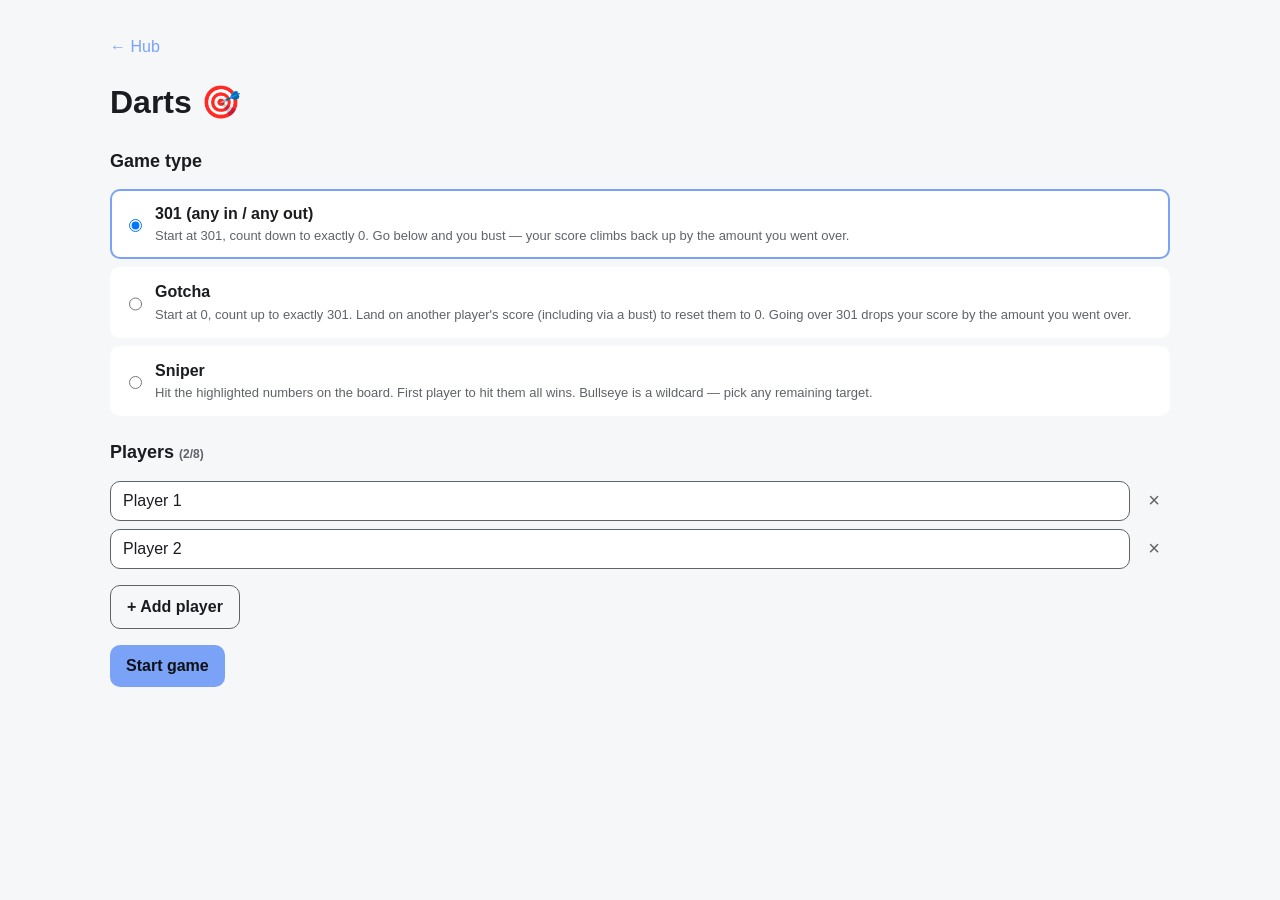
==== commit 5b173284: "Added bullseye behavior to Sniper game + scoring fixes. Fixed worlde word list" ====
--- a/tools/darts/index.html
+++ b/tools/darts/index.html
@@ -301,8 +301,24 @@
     .sniper-num { fill: #e7ecf3; font-size: 9px; font-weight: 700; pointer-events: none; text-anchor: middle; dominant-baseline: middle; }
     .sniper-num.target { fill: #0f1115; }
     .sniper-num.target.done { fill: #6b7280; text-decoration: line-through; }
-    .sniper-bull { fill: #1b1f27; stroke: #0f1115; stroke-width: 0.4; cursor: pointer; }
-    .sniper-bull:hover { filter: brightness(1.2); }
+    /* Bullseye: outer green ring + inner red center, styled as a wildcard pickup. */
+    .sniper-bull-outer { fill: #2d8f4e; stroke: #0f1115; stroke-width: 0.5; cursor: pointer; }
+    .sniper-bull-inner { fill: #d94141; stroke: #0f1115; stroke-width: 0.5; cursor: pointer; pointer-events: none; }
+    .sniper-bull-star { fill: #fff; font-size: 10px; font-weight: 900; pointer-events: none; text-anchor: middle; dominant-baseline: central; }
+    .sniper-bull-group:hover .sniper-bull-outer { fill: #37a75c; filter: drop-shadow(0 0 6px #ffd24a); }
+    .sniper-bull-group:hover .sniper-bull-inner { fill: #e85555; }
+    .sniper-bull-group.flash-hit .sniper-bull-outer { animation: wedgeHit 0.6s ease; }
+    .sniper-bull-group.flash-miss .sniper-bull-outer { animation: wedgeMiss 0.5s ease; }
+
+    /* Wildcard target chooser buttons */
+    .wildcard-options { display: grid; grid-template-columns: repeat(auto-fit, minmax(64px, 1fr)); gap: 8px; margin-top: 12px; }
+    .wildcard-options button {
+      padding: 14px 8px; font-size: 20px; font-weight: 700;
+      border-radius: 10px; border: 1px solid var(--muted);
+      background: var(--bg); color: var(--fg); cursor: pointer;
+      font-family: ui-monospace, SFMono-Regular, monospace;
+    }
+    .wildcard-options button:hover { border-color: var(--accent); color: var(--accent); }
 
     .sniper-feedback {
       position: absolute; top: 50%; left: 50%;
@@ -343,21 +359,21 @@
           <input type="radio" name="gameType" value="301" checked />
           <div>
             <div class="g-name">301 (any in / any out)</div>
-            <div class="g-desc">Start at 301, count down to exactly 0. Go below and you bust, dropping to the amount you went over.</div>
+            <div class="g-desc">Start at 301, count down to exactly 0. Go below and you bust — your score climbs back up by the amount you went over.</div>
           </div>
         </label>
         <label>
           <input type="radio" name="gameType" value="gotcha" />
           <div>
             <div class="g-name">Gotcha</div>
-            <div class="g-desc">Start at 0, count up to exactly 301. Land on another player's score to reset them to 0.</div>
+            <div class="g-desc">Start at 0, count up to exactly 301. Land on another player's score (including via a bust) to reset them to 0. Going over 301 drops your score by the amount you went over.</div>
           </div>
         </label>
         <label>
           <input type="radio" name="gameType" value="sniper" />
           <div>
             <div class="g-name">Sniper</div>
-            <div class="g-desc">Hit the highlighted numbers on the board. First player to hit them all wins.</div>
+            <div class="g-desc">Hit the highlighted numbers on the board. First player to hit them all wins. Bullseye is a wildcard — pick any remaining target.</div>
           </div>
         </label>
       </div>
@@ -461,6 +477,18 @@
         </div>
         <div class="modal-actions">
           <button class="secondary" id="sniperCountCancel">Cancel</button>
+        </div>
+      </div>
+    </div>
+
+    <!-- SNIPER BULLSEYE WILDCARD MODAL -->
+    <div id="sniperBullModal" class="modal-backdrop" hidden>
+      <div class="modal">
+        <h2>Bullseye! 🎯</h2>
+        <div class="hint" id="sniperBullHint">Wildcard — pick any of your remaining targets to score as a hit.</div>
+        <div class="wildcard-options" id="sniperBullOptions"></div>
+        <div class="modal-actions">
+          <button class="secondary" id="sniperBullCancel">Cancel (don't use)</button>
         </div>
       </div>
     </div>
@@ -699,9 +727,13 @@
           render();
           return;
         } else if (next < 0) {
+          // Bust: went below 0. Move the player's CURRENT score UP by the
+          // amount they went over (away from the target of 0), matching
+          // the Gotcha bust rule.
           const over = Math.abs(next);
-          player.score = over;
-          logTurn(`${player.name} threw ${label} → BUST (over by ${over}, dropped to ${over})`);
+          const from = player.score;
+          player.score = from + over;
+          logTurn(`${player.name} threw ${label} → BUST (over by ${over}, ${from} → ${player.score})`);
           endTurn();
           return;
         } else {
@@ -720,10 +752,14 @@
           render();
           return;
         } else if (next > cfg.target) {
+          // Bust: drop the player's CURRENT score by the amount they went
+          // over (not from 301). Example: at 280, throw double 20 (40) →
+          // over by 19 → new score 261. A bust can still land on another
+          // player's score and trigger a Gotcha.
           const over = next - cfg.target;
-          player.score = cfg.target - over;
-          logTurn(`${player.name} threw ${label} → BUST (over by ${over}, dropped to ${player.score})`);
-          // Bust can still trigger a Gotcha if landing on another player's score.
+          const from = player.score;
+          player.score = Math.max(0, from - over);
+          logTurn(`${player.name} threw ${label} → BUST (over by ${over}, ${from} → ${player.score})`);
           checkGotcha(label);
           endTurn();
           return;
@@ -794,7 +830,8 @@
       const svg = $("sniperBoard");
       svg.innerHTML = "";
       const R = 90;        // outer wedge radius
-      const RBull = 8;     // bullseye radius
+      const RBullOuter = 14; // outer bullseye ring radius (larger, wildcard)
+      const RBullInner = 7;  // inner bullseye radius
       const RText = 78;    // label radius
       const wedgeAngle = 2 * Math.PI / 20;
       // i=0 is the wedge centered at top (angle 0 = -π/2 in math coords).
@@ -824,14 +861,31 @@
         txt.style.pointerEvents = "none";
         svg.appendChild(txt);
       }
-      // Bullseye (counts as miss in sniper)
-      const bull = document.createElementNS("http://www.w3.org/2000/svg", "circle");
-      bull.setAttribute("cx", "0");
-      bull.setAttribute("cy", "0");
-      bull.setAttribute("r", String(RBull));
-      bull.setAttribute("class", "sniper-bull");
-      bull.addEventListener("click", () => onSniperWedgeClick(null));
-      svg.appendChild(bull);
+      // Bullseye — wildcard: outer green ring + inner red center (real dartboard look).
+      const bullGroup = document.createElementNS("http://www.w3.org/2000/svg", "g");
+      bullGroup.setAttribute("class", "sniper-bull-group");
+      bullGroup.setAttribute("id", "sniperBullGroup");
+      bullGroup.style.cursor = "pointer";
+      bullGroup.addEventListener("click", onSniperBullClick);
+      const bullOuter = document.createElementNS("http://www.w3.org/2000/svg", "circle");
+      bullOuter.setAttribute("cx", "0");
+      bullOuter.setAttribute("cy", "0");
+      bullOuter.setAttribute("r", String(RBullOuter));
+      bullOuter.setAttribute("class", "sniper-bull-outer");
+      bullGroup.appendChild(bullOuter);
+      const bullInner = document.createElementNS("http://www.w3.org/2000/svg", "circle");
+      bullInner.setAttribute("cx", "0");
+      bullInner.setAttribute("cy", "0");
+      bullInner.setAttribute("r", String(RBullInner));
+      bullInner.setAttribute("class", "sniper-bull-inner");
+      bullGroup.appendChild(bullInner);
+      const bullStar = document.createElementNS("http://www.w3.org/2000/svg", "text");
+      bullStar.setAttribute("x", "0");
+      bullStar.setAttribute("y", "0");
+      bullStar.setAttribute("class", "sniper-bull-star");
+      bullStar.textContent = "★";
+      bullGroup.appendChild(bullStar);
+      svg.appendChild(bullGroup);
     }
 
     function paintSniperBoard() {
@@ -863,9 +917,9 @@
       state.history.push(snapshot());
       const player = state.players[state.currentIdx];
       if (!player.hits) player.hits = [];
-      const isHit = num !== null && state.targets.includes(num) && !player.hits.includes(num);
+      const isHit = state.targets.includes(num) && !player.hits.includes(num);
       state.sniperDartsThisTurn += 1;
-      const wedgeEl = num !== null ? $("sniperBoard").querySelector(`.sniper-wedge[data-num="${num}"]`) : null;
+      const wedgeEl = $("sniperBoard").querySelector(`.sniper-wedge[data-num="${num}"]`);
       if (isHit) {
         player.hits.push(num);
         logTurn(`${player.name} hit ${num} ✓`);
@@ -880,10 +934,68 @@
           return;
         }
       } else {
-        const label = num === null ? "bull" : `${num}`;
-        logTurn(`${player.name} missed (${label})`);
+        logTurn(`${player.name} missed (${num})`);
         showSniperFeedback("MISS", false);
         if (wedgeEl) flashWedge(wedgeEl, false);
+      }
+      if (state.sniperDartsThisTurn >= 3) {
+        endSniperTurn();
+      } else {
+        render();
+      }
+    }
+
+    // Bullseye: wildcard. Open a chooser listing this player's remaining
+    // (unhit) targets. Cancel = no dart consumed. Pick = counts as a hit
+    // on the chosen target.
+    function onSniperBullClick() {
+      if (state.phase !== "playing" || state.gameType !== "sniper") return;
+      if (state.sniperDartsThisTurn >= 3) return;
+      const player = state.players[state.currentIdx];
+      const hits = player.hits || [];
+      const remaining = state.targets.filter((t) => !hits.includes(t));
+      const wrap = $("sniperBullOptions");
+      wrap.innerHTML = "";
+      if (!remaining.length) {
+        // Shouldn't be reachable (player would have won), but be defensive.
+        return;
+      }
+      $("sniperBullHint").textContent =
+        `Wildcard for ${player.name}! Pick any remaining target to score as a hit.`;
+      remaining.forEach((t) => {
+        const btn = document.createElement("button");
+        btn.type = "button";
+        btn.textContent = String(t);
+        btn.addEventListener("click", () => {
+          $("sniperBullModal").hidden = true;
+          applyBullWildcard(t);
+        });
+        wrap.appendChild(btn);
+      });
+      $("sniperBullModal").hidden = false;
+    }
+
+    function applyBullWildcard(chosen) {
+      const player = state.players[state.currentIdx];
+      if (!player.hits) player.hits = [];
+      // Guard against stale/duplicate hits.
+      if (player.hits.includes(chosen) || !state.targets.includes(chosen)) return;
+      if (state.sniperDartsThisTurn >= 3) return;
+      state.history.push(snapshot());
+      state.sniperDartsThisTurn += 1;
+      player.hits.push(chosen);
+      logTurn(`${player.name} bullseye → wildcard hit ${chosen} ★`);
+      showSniperFeedback("BULLSEYE!", true);
+      const bullGroup = $("sniperBullGroup");
+      if (bullGroup) flashWedge(bullGroup, true);
+      const wedgeEl = $("sniperBoard").querySelector(`.sniper-wedge[data-num="${chosen}"]`);
+      if (wedgeEl) flashWedge(wedgeEl, true);
+      const allHit = state.targets.every((t) => player.hits.includes(t));
+      if (allHit) {
+        state.winnerIdx = state.currentIdx;
+        state.phase = "ended";
+        render();
+        return;
       }
       if (state.sniperDartsThisTurn >= 3) {
         endSniperTurn();
@@ -927,6 +1039,12 @@
         logTurn(`${state.players[state.currentIdx].name} skipped turn`);
       }
       endSniperTurn();
+    });
+
+    // Wildcard modal dismissal (cancel: no dart consumed).
+    $("sniperBullCancel").addEventListener("click", () => { $("sniperBullModal").hidden = true; });
+    $("sniperBullModal").addEventListener("click", (e) => {
+      if (e.target.id === "sniperBullModal") $("sniperBullModal").hidden = true;
     });
 
     // ---------- Edit scores modal ----------
